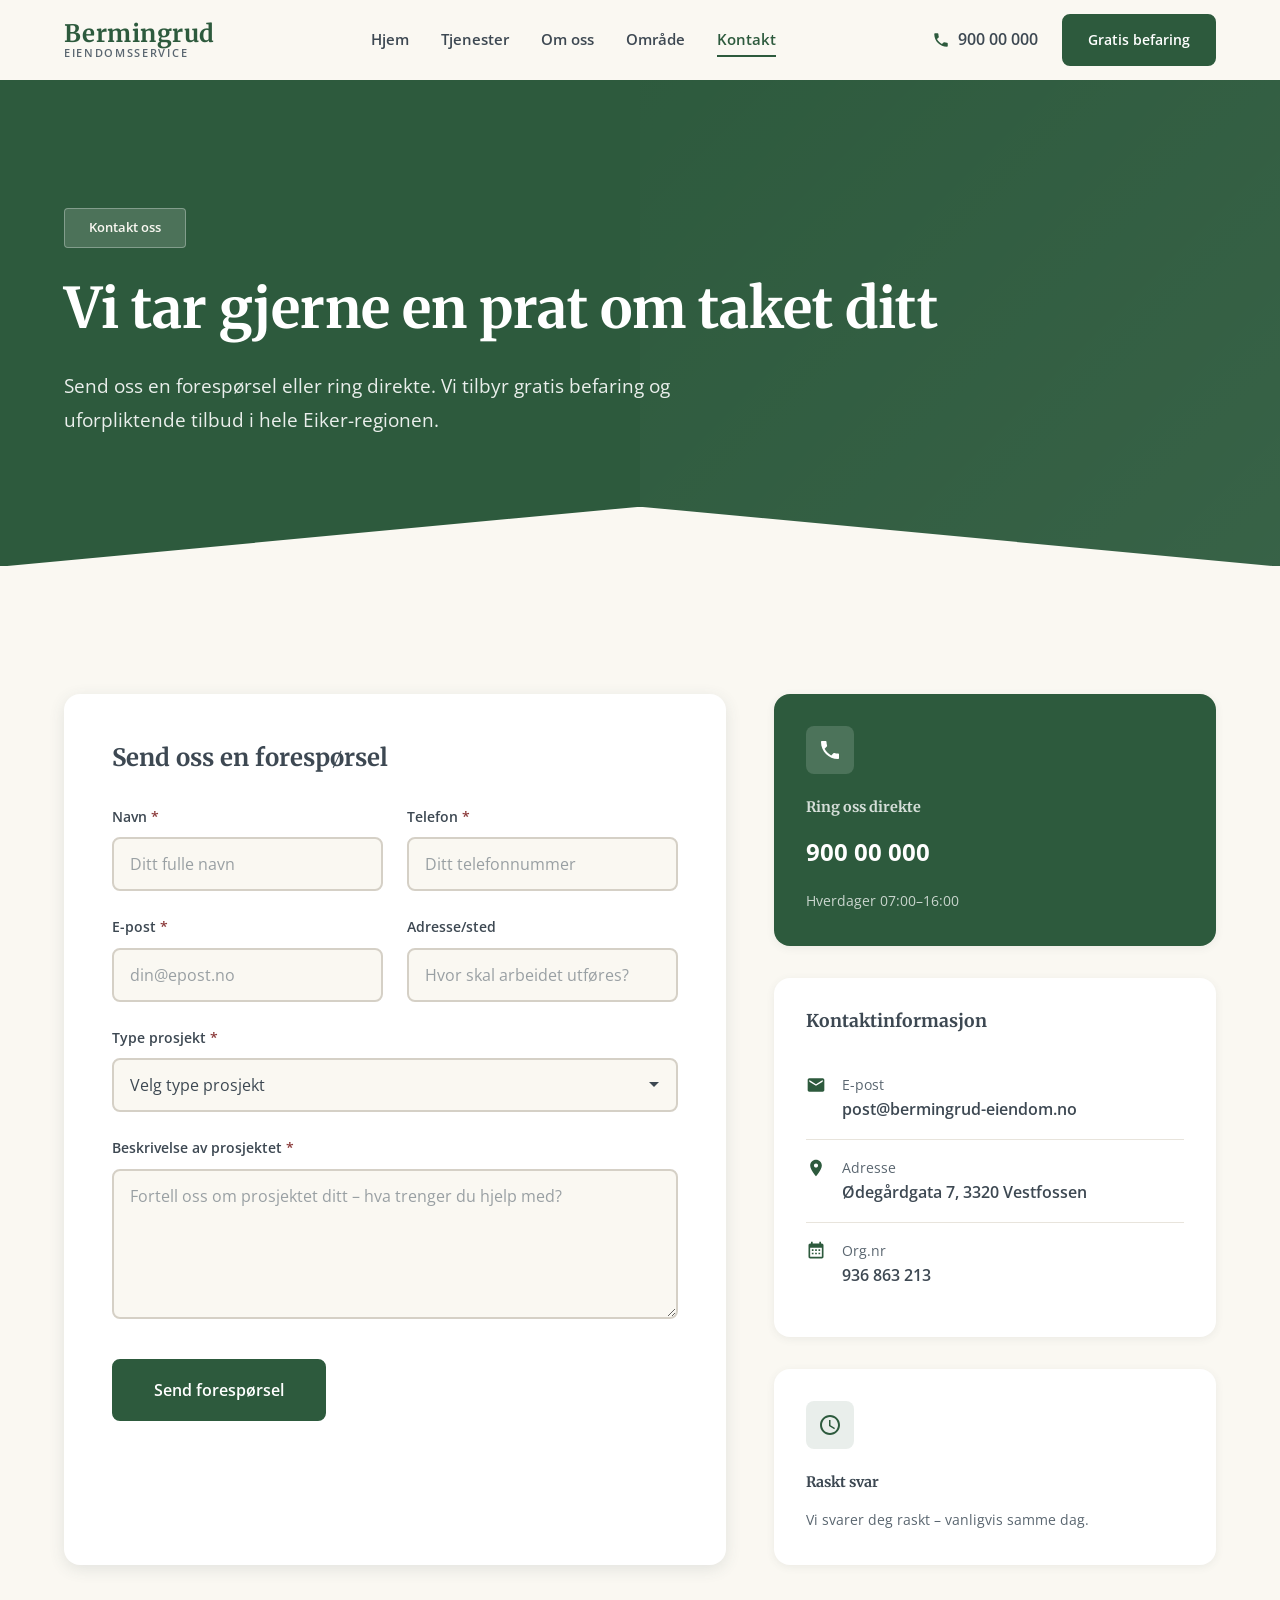
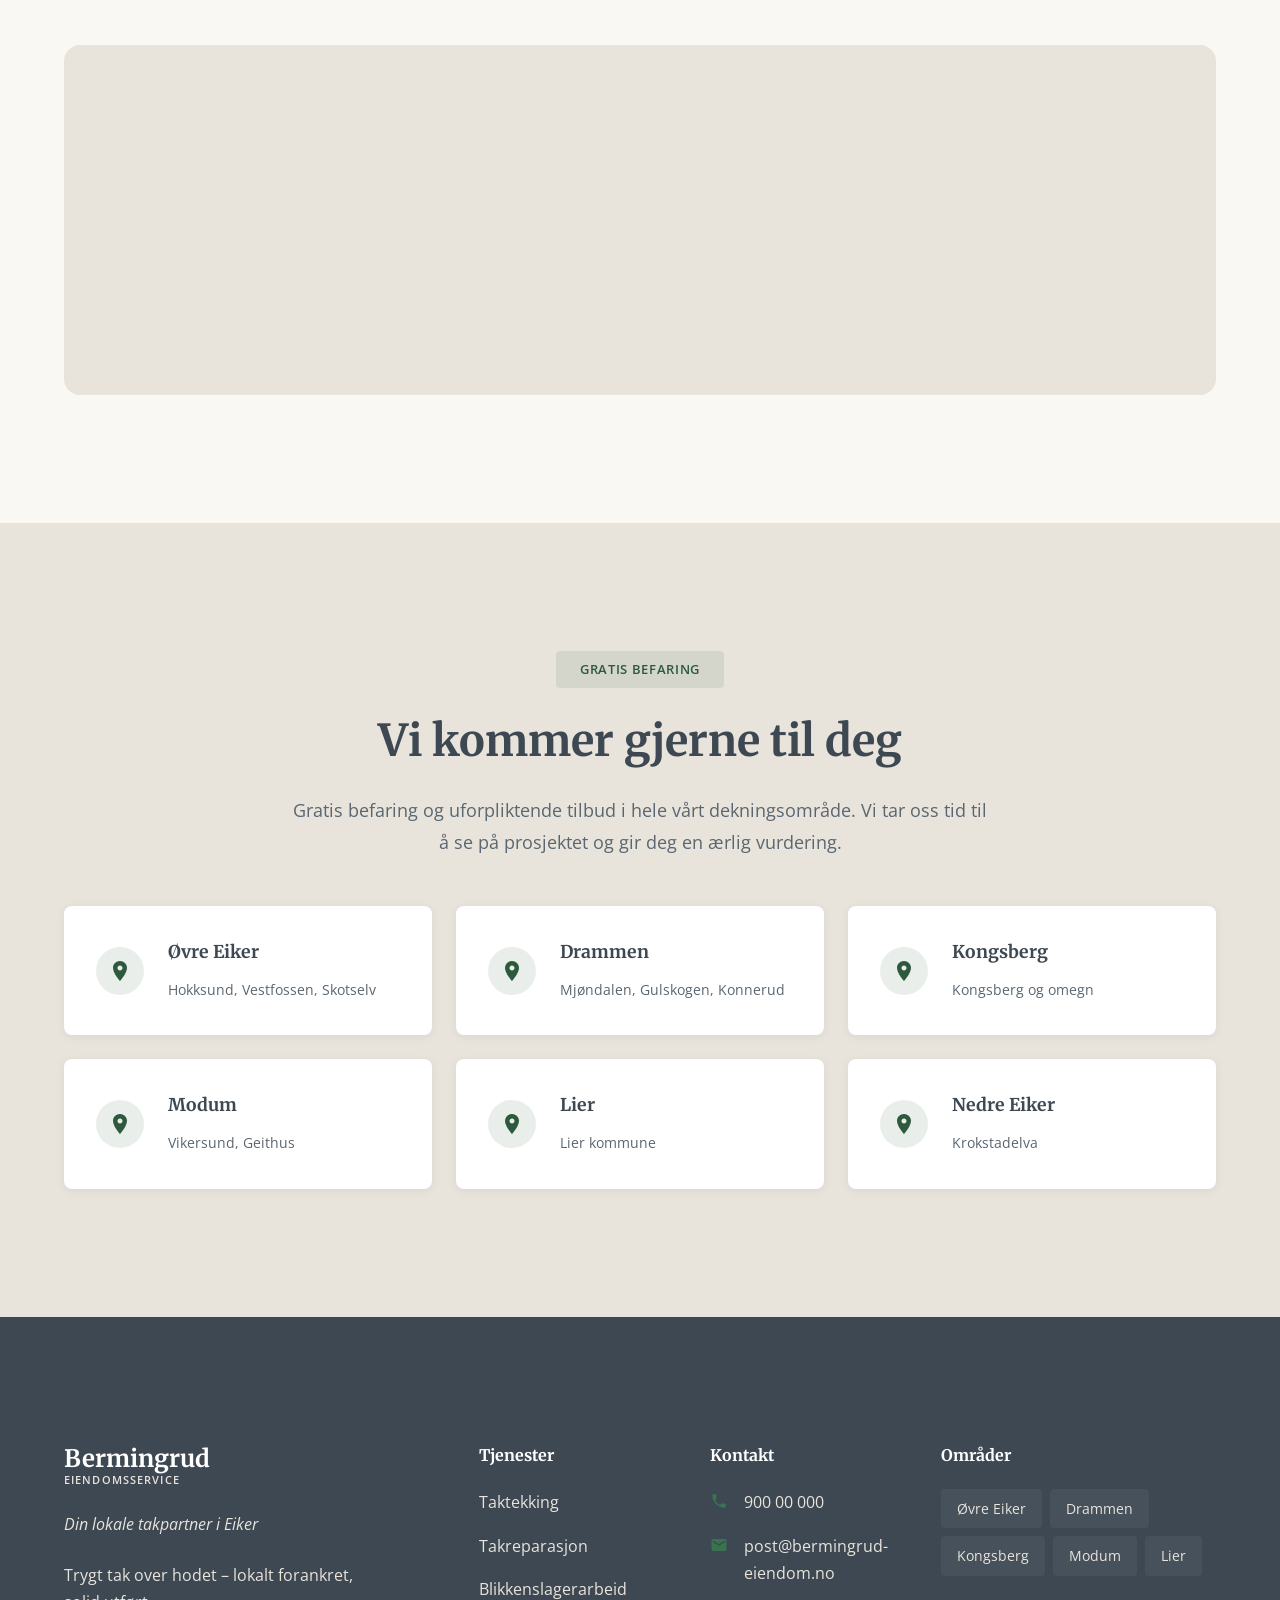
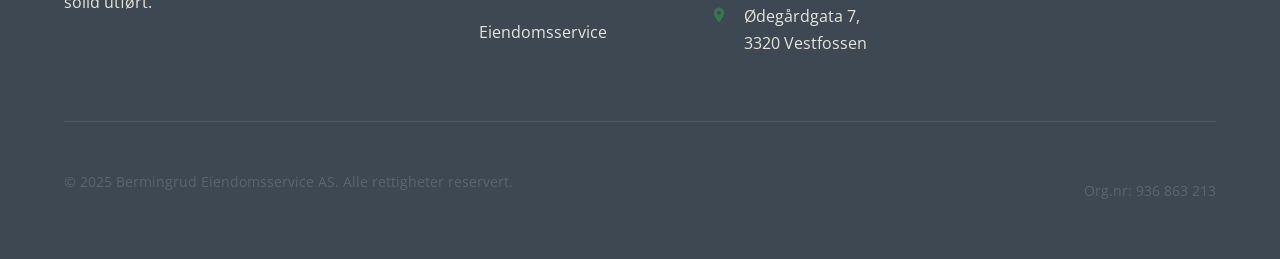
==== kontakt.html @ 181bd995 "Initial commit" ====
<!DOCTYPE html>
<html lang="nb">
<head>
    <meta charset="UTF-8">
    <meta name="viewport" content="width=device-width, initial-scale=1.0">
    <meta name="description" content="Kontakt Bermingrud Eiendomsservice for gratis befaring og tilbud på tak og eiendomsservice i Øvre Eiker, Drammen og omegn. Ring 900 00 000.">
    <meta name="keywords" content="kontakt taktekker vestfossen, tilbud tak øvre eiker, gratis befaring tak drammen, takreparasjon pris">
    <meta name="author" content="Bermingrud Eiendomsservice AS">

    <title>Kontakt oss - Gratis Befaring | Bermingrud Eiendomsservice</title>

    <!-- Fonts -->
    <link rel="preconnect" href="https://fonts.googleapis.com">
    <link rel="preconnect" href="https://fonts.gstatic.com" crossorigin>
    <link href="https://fonts.googleapis.com/css2?family=Merriweather:wght@400;700&family=Open+Sans:wght@400;600;700&display=swap" rel="stylesheet">

    <!-- Styles -->
    <link rel="stylesheet" href="css/style.css">
</head>
<body>
    <!-- Header -->
    <header class="header">
        <div class="header__inner">
            <a href="index.html" class="logo">
                <span class="logo__main">Bermingrud</span>
                <span class="logo__sub">Eiendomsservice</span>
            </a>

            <nav class="nav">
                <ul class="nav__list">
                    <li><a href="index.html" class="nav__link">Hjem</a></li>
                    <li><a href="tjenester.html" class="nav__link">Tjenester</a></li>
                    <li><a href="om-oss.html" class="nav__link">Om oss</a></li>
                    <li><a href="omrade.html" class="nav__link">Område</a></li>
                    <li><a href="kontakt.html" class="nav__link active">Kontakt</a></li>
                </ul>
            </nav>

            <div class="header__actions">
                <a href="tel:+4790000000" class="header__phone">
                    <svg xmlns="http://www.w3.org/2000/svg" viewBox="0 0 24 24"><path d="M6.62 10.79c1.44 2.83 3.76 5.14 6.59 6.59l2.2-2.2c.27-.27.67-.36 1.02-.24 1.12.37 2.33.57 3.57.57.55 0 1 .45 1 1V20c0 .55-.45 1-1 1-9.39 0-17-7.61-17-17 0-.55.45-1 1-1h3.5c.55 0 1 .45 1 1 0 1.25.2 2.45.57 3.57.11.35.03.74-.25 1.02l-2.2 2.2z"/></svg>
                    900 00 000
                </a>
                <a href="kontakt.html" class="btn btn--primary btn--sm header__cta">Gratis befaring</a>
            </div>

            <button class="menu-toggle" aria-label="Åpne meny" aria-expanded="false">
                <span class="menu-toggle__bar"></span>
                <span class="menu-toggle__bar"></span>
                <span class="menu-toggle__bar"></span>
            </button>
        </div>
    </header>

    <!-- Mobile Menu -->
    <div class="mobile-menu">
        <ul class="mobile-menu__list">
            <li class="mobile-menu__item"><a href="index.html" class="mobile-menu__link">Hjem</a></li>
            <li class="mobile-menu__item"><a href="tjenester.html" class="mobile-menu__link">Tjenester</a></li>
            <li class="mobile-menu__item"><a href="om-oss.html" class="mobile-menu__link">Om oss</a></li>
            <li class="mobile-menu__item"><a href="omrade.html" class="mobile-menu__link">Område</a></li>
            <li class="mobile-menu__item"><a href="kontakt.html" class="mobile-menu__link active">Kontakt</a></li>
        </ul>
        <div class="mobile-menu__cta">
            <a href="kontakt.html" class="btn btn--secondary">Gratis befaring</a>
        </div>
        <div class="mobile-menu__phone">
            <a href="tel:+4790000000">
                <svg xmlns="http://www.w3.org/2000/svg" viewBox="0 0 24 24"><path d="M6.62 10.79c1.44 2.83 3.76 5.14 6.59 6.59l2.2-2.2c.27-.27.67-.36 1.02-.24 1.12.37 2.33.57 3.57.57.55 0 1 .45 1 1V20c0 .55-.45 1-1 1-9.39 0-17-7.61-17-17 0-.55.45-1 1-1h3.5c.55 0 1 .45 1 1 0 1.25.2 2.45.57 3.57.11.35.03.74-.25 1.02l-2.2 2.2z"/></svg>
                900 00 000
            </a>
        </div>
    </div>

    <!-- Page Hero -->
    <section class="page-hero">
        <div class="container">
            <div class="page-hero__content">
                <span class="page-hero__badge fade-in">Kontakt oss</span>
                <h1 class="page-hero__title fade-in">Vi tar gjerne en prat om taket ditt</h1>
                <p class="page-hero__subtitle fade-in">
                    Send oss en forespørsel eller ring direkte. Vi tilbyr gratis befaring
                    og uforpliktende tilbud i hele Eiker-regionen.
                </p>
            </div>
        </div>
    </section>

    <!-- Contact Section -->
    <section class="section">
        <div class="container">
            <div class="contact-grid">
                <!-- Contact Form -->
                <div class="contact-form fade-in">
                    <h2 class="contact-form__title">Send oss en forespørsel</h2>
                    <form id="contact-form">
                        <div class="form-row">
                            <div class="form-group">
                                <label class="form-label" for="name">Navn <span>*</span></label>
                                <input type="text" id="name" name="name" class="form-input" placeholder="Ditt fulle navn" required>
                                <p class="form-error"></p>
                            </div>
                            <div class="form-group">
                                <label class="form-label" for="phone">Telefon <span>*</span></label>
                                <input type="tel" id="phone" name="phone" class="form-input" placeholder="Ditt telefonnummer" required>
                                <p class="form-error"></p>
                            </div>
                        </div>

                        <div class="form-row">
                            <div class="form-group">
                                <label class="form-label" for="email">E-post <span>*</span></label>
                                <input type="email" id="email" name="email" class="form-input" placeholder="din@epost.no" required>
                                <p class="form-error"></p>
                            </div>
                            <div class="form-group">
                                <label class="form-label" for="address">Adresse/sted</label>
                                <input type="text" id="address" name="address" class="form-input" placeholder="Hvor skal arbeidet utføres?">
                            </div>
                        </div>

                        <div class="form-group">
                            <label class="form-label" for="project-type">Type prosjekt <span>*</span></label>
                            <select id="project-type" name="project-type" class="form-select" required>
                                <option value="">Velg type prosjekt</option>
                                <option value="nytt-tak">Nytt tak / Omtekking</option>
                                <option value="takreparasjon">Takreparasjon</option>
                                <option value="blikkenslager">Blikkenslagerarbeid</option>
                                <option value="takvedlikehold">Takvedlikehold / Inspeksjon</option>
                                <option value="eiendomsservice">Eiendomsservice</option>
                                <option value="landbruk">Landbruk / Driftsbygning</option>
                                <option value="annet">Annet</option>
                            </select>
                            <p class="form-error"></p>
                        </div>

                        <div class="form-group">
                            <label class="form-label" for="message">Beskrivelse av prosjektet <span>*</span></label>
                            <textarea id="message" name="message" class="form-textarea" placeholder="Fortell oss om prosjektet ditt – hva trenger du hjelp med?" required></textarea>
                            <p class="form-error"></p>
                        </div>

                        <div class="form-submit">
                            <button type="submit" class="btn btn--primary btn--lg">Send forespørsel</button>
                        </div>
                    </form>
                </div>

                <!-- Contact Info -->
                <div class="contact-info fade-in">
                    <!-- Phone Card -->
                    <div class="contact-card contact-card--highlight">
                        <div class="contact-card__icon">
                            <svg xmlns="http://www.w3.org/2000/svg" viewBox="0 0 24 24"><path d="M6.62 10.79c1.44 2.83 3.76 5.14 6.59 6.59l2.2-2.2c.27-.27.67-.36 1.02-.24 1.12.37 2.33.57 3.57.57.55 0 1 .45 1 1V20c0 .55-.45 1-1 1-9.39 0-17-7.61-17-17 0-.55.45-1 1-1h3.5c.55 0 1 .45 1 1 0 1.25.2 2.45.57 3.57.11.35.03.74-.25 1.02l-2.2 2.2z"/></svg>
                        </div>
                        <h3 class="contact-card__title">Ring oss direkte</h3>
                        <p class="contact-card__value">
                            <a href="tel:+4790000000">900 00 000</a>
                        </p>
                        <p class="contact-card__note">Hverdager 07:00–16:00</p>
                    </div>

                    <!-- Contact Details -->
                    <div class="contact-details">
                        <h3 class="contact-details__title">Kontaktinformasjon</h3>
                        <ul class="contact-details__list">
                            <li class="contact-details__item">
                                <svg xmlns="http://www.w3.org/2000/svg" viewBox="0 0 24 24"><path d="M20 4H4c-1.1 0-1.99.9-1.99 2L2 18c0 1.1.9 2 2 2h16c1.1 0 2-.9 2-2V6c0-1.1-.9-2-2-2zm0 4l-8 5-8-5V6l8 5 8-5v2z"/></svg>
                                <div>
                                    <span class="contact-details__label">E-post</span>
                                    <span class="contact-details__value">
                                        <a href="mailto:post@bermingrud-eiendom.no">post@bermingrud-eiendom.no</a>
                                    </span>
                                </div>
                            </li>
                            <li class="contact-details__item">
                                <svg xmlns="http://www.w3.org/2000/svg" viewBox="0 0 24 24"><path d="M12 2C8.13 2 5 5.13 5 9c0 5.25 7 13 7 13s7-7.75 7-13c0-3.87-3.13-7-7-7zm0 9.5c-1.38 0-2.5-1.12-2.5-2.5s1.12-2.5 2.5-2.5 2.5 1.12 2.5 2.5-1.12 2.5-2.5 2.5z"/></svg>
                                <div>
                                    <span class="contact-details__label">Adresse</span>
                                    <span class="contact-details__value">Ødegårdgata 7, 3320 Vestfossen</span>
                                </div>
                            </li>
                            <li class="contact-details__item">
                                <svg xmlns="http://www.w3.org/2000/svg" viewBox="0 0 24 24"><path d="M19 3h-1V1h-2v2H8V1H6v2H5c-1.11 0-1.99.9-1.99 2L3 19c0 1.1.89 2 2 2h14c1.1 0 2-.9 2-2V5c0-1.1-.9-2-2-2zm0 16H5V8h14v11zM9 10H7v2h2v-2zm4 0h-2v2h2v-2zm4 0h-2v2h2v-2zm-8 4H7v2h2v-2zm4 0h-2v2h2v-2zm4 0h-2v2h2v-2z"/></svg>
                                <div>
                                    <span class="contact-details__label">Org.nr</span>
                                    <span class="contact-details__value">936 863 213</span>
                                </div>
                            </li>
                        </ul>
                    </div>

                    <!-- Response time -->
                    <div class="contact-card">
                        <div class="contact-card__icon">
                            <svg xmlns="http://www.w3.org/2000/svg" viewBox="0 0 24 24"><path d="M11.99 2C6.47 2 2 6.48 2 12s4.47 10 9.99 10C17.52 22 22 17.52 22 12S17.52 2 11.99 2zM12 20c-4.42 0-8-3.58-8-8s3.58-8 8-8 8 3.58 8 8-3.58 8-8 8zm.5-13H11v6l5.25 3.15.75-1.23-4.5-2.67V7z"/></svg>
                        </div>
                        <h3 class="contact-card__title">Raskt svar</h3>
                        <p class="contact-card__note">Vi svarer deg raskt – vanligvis samme dag.</p>
                    </div>
                </div>
            </div>

            <!-- Map -->
            <div class="contact-map mt-5 fade-in">
                <iframe
                    src="https://www.google.com/maps/embed?pb=!1m18!1m12!1m3!1d8044.15!2d9.8789!3d59.7736!2m3!1f0!2f0!3f0!3m2!1i1024!2i768!4f13.1!3m3!1m2!1s0x4641464da9d8f9c3%3A0x0!2s%C3%98deg%C3%A5rdgata%207%2C%203320%20Vestfossen!5e0!3m2!1sno!2sno!4v1703936400000!5m2!1sno!2sno"
                    width="100%"
                    height="350"
                    style="border:0;"
                    allowfullscreen=""
                    loading="lazy"
                    referrerpolicy="no-referrer-when-downgrade"
                    title="Bermingrud Eiendomsservice - Ødegårdgata 7, Vestfossen">
                </iframe>
            </div>
        </div>
    </section>

    <!-- Free Quote Banner -->
    <section class="section section--stone">
        <div class="container">
            <div class="section-header section-header--center fade-in">
                <span class="section-header__badge">Gratis befaring</span>
                <h2 class="section-header__title">Vi kommer gjerne til deg</h2>
                <p class="section-header__subtitle">
                    Gratis befaring og uforpliktende tilbud i hele vårt dekningsområde.
                    Vi tar oss tid til å se på prosjektet og gir deg en ærlig vurdering.
                </p>
            </div>

            <div class="area-grid">
                <div class="area-card fade-in stagger-1">
                    <div class="area-card__icon">
                        <svg xmlns="http://www.w3.org/2000/svg" viewBox="0 0 24 24"><path d="M12 2C8.13 2 5 5.13 5 9c0 5.25 7 13 7 13s7-7.75 7-13c0-3.87-3.13-7-7-7zm0 9.5c-1.38 0-2.5-1.12-2.5-2.5s1.12-2.5 2.5-2.5 2.5 1.12 2.5 2.5-1.12 2.5-2.5 2.5z"/></svg>
                    </div>
                    <div class="area-card__content">
                        <span class="area-card__name">Øvre Eiker</span>
                        <span class="area-card__places">Hokksund, Vestfossen, Skotselv</span>
                    </div>
                </div>

                <div class="area-card fade-in stagger-2">
                    <div class="area-card__icon">
                        <svg xmlns="http://www.w3.org/2000/svg" viewBox="0 0 24 24"><path d="M12 2C8.13 2 5 5.13 5 9c0 5.25 7 13 7 13s7-7.75 7-13c0-3.87-3.13-7-7-7zm0 9.5c-1.38 0-2.5-1.12-2.5-2.5s1.12-2.5 2.5-2.5 2.5 1.12 2.5 2.5-1.12 2.5-2.5 2.5z"/></svg>
                    </div>
                    <div class="area-card__content">
                        <span class="area-card__name">Drammen</span>
                        <span class="area-card__places">Mjøndalen, Gulskogen, Konnerud</span>
                    </div>
                </div>

                <div class="area-card fade-in stagger-3">
                    <div class="area-card__icon">
                        <svg xmlns="http://www.w3.org/2000/svg" viewBox="0 0 24 24"><path d="M12 2C8.13 2 5 5.13 5 9c0 5.25 7 13 7 13s7-7.75 7-13c0-3.87-3.13-7-7-7zm0 9.5c-1.38 0-2.5-1.12-2.5-2.5s1.12-2.5 2.5-2.5 2.5 1.12 2.5 2.5-1.12 2.5-2.5 2.5z"/></svg>
                    </div>
                    <div class="area-card__content">
                        <span class="area-card__name">Kongsberg</span>
                        <span class="area-card__places">Kongsberg og omegn</span>
                    </div>
                </div>

                <div class="area-card fade-in stagger-4">
                    <div class="area-card__icon">
                        <svg xmlns="http://www.w3.org/2000/svg" viewBox="0 0 24 24"><path d="M12 2C8.13 2 5 5.13 5 9c0 5.25 7 13 7 13s7-7.75 7-13c0-3.87-3.13-7-7-7zm0 9.5c-1.38 0-2.5-1.12-2.5-2.5s1.12-2.5 2.5-2.5 2.5 1.12 2.5 2.5-1.12 2.5-2.5 2.5z"/></svg>
                    </div>
                    <div class="area-card__content">
                        <span class="area-card__name">Modum</span>
                        <span class="area-card__places">Vikersund, Geithus</span>
                    </div>
                </div>

                <div class="area-card fade-in stagger-5">
                    <div class="area-card__icon">
                        <svg xmlns="http://www.w3.org/2000/svg" viewBox="0 0 24 24"><path d="M12 2C8.13 2 5 5.13 5 9c0 5.25 7 13 7 13s7-7.75 7-13c0-3.87-3.13-7-7-7zm0 9.5c-1.38 0-2.5-1.12-2.5-2.5s1.12-2.5 2.5-2.5 2.5 1.12 2.5 2.5-1.12 2.5-2.5 2.5z"/></svg>
                    </div>
                    <div class="area-card__content">
                        <span class="area-card__name">Lier</span>
                        <span class="area-card__places">Lier kommune</span>
                    </div>
                </div>

                <div class="area-card fade-in stagger-6">
                    <div class="area-card__icon">
                        <svg xmlns="http://www.w3.org/2000/svg" viewBox="0 0 24 24"><path d="M12 2C8.13 2 5 5.13 5 9c0 5.25 7 13 7 13s7-7.75 7-13c0-3.87-3.13-7-7-7zm0 9.5c-1.38 0-2.5-1.12-2.5-2.5s1.12-2.5 2.5-2.5 2.5 1.12 2.5 2.5-1.12 2.5-2.5 2.5z"/></svg>
                    </div>
                    <div class="area-card__content">
                        <span class="area-card__name">Nedre Eiker</span>
                        <span class="area-card__places">Krokstadelva</span>
                    </div>
                </div>
            </div>
        </div>
    </section>

    <!-- Footer -->
    <footer class="footer">
        <div class="container">
            <div class="footer__grid">
                <div class="footer__brand">
                    <div class="footer__logo">
                        <span class="footer__logo-main">Bermingrud</span>
                        <span class="footer__logo-sub">Eiendomsservice</span>
                    </div>
                    <p class="footer__tagline">Din lokale takpartner i Eiker</p>
                    <p>Trygt tak over hodet – lokalt forankret, solid utført.</p>
                </div>

                <div class="footer__column">
                    <h4 class="footer__title">Tjenester</h4>
                    <ul class="footer__nav">
                        <li><a href="tjenester.html">Taktekking</a></li>
                        <li><a href="tjenester.html">Takreparasjon</a></li>
                        <li><a href="tjenester.html">Blikkenslagerarbeid</a></li>
                        <li><a href="tjenester.html">Eiendomsservice</a></li>
                    </ul>
                </div>

                <div class="footer__column">
                    <h4 class="footer__title">Kontakt</h4>
                    <ul class="footer__contact">
                        <li>
                            <svg xmlns="http://www.w3.org/2000/svg" viewBox="0 0 24 24"><path d="M6.62 10.79c1.44 2.83 3.76 5.14 6.59 6.59l2.2-2.2c.27-.27.67-.36 1.02-.24 1.12.37 2.33.57 3.57.57.55 0 1 .45 1 1V20c0 .55-.45 1-1 1-9.39 0-17-7.61-17-17 0-.55.45-1 1-1h3.5c.55 0 1 .45 1 1 0 1.25.2 2.45.57 3.57.11.35.03.74-.25 1.02l-2.2 2.2z"/></svg>
                            <a href="tel:+4790000000">900 00 000</a>
                        </li>
                        <li>
                            <svg xmlns="http://www.w3.org/2000/svg" viewBox="0 0 24 24"><path d="M20 4H4c-1.1 0-1.99.9-1.99 2L2 18c0 1.1.9 2 2 2h16c1.1 0 2-.9 2-2V6c0-1.1-.9-2-2-2zm0 4l-8 5-8-5V6l8 5 8-5v2z"/></svg>
                            <a href="mailto:post@bermingrud-eiendom.no">post@bermingrud-eiendom.no</a>
                        </li>
                        <li>
                            <svg xmlns="http://www.w3.org/2000/svg" viewBox="0 0 24 24"><path d="M12 2C8.13 2 5 5.13 5 9c0 5.25 7 13 7 13s7-7.75 7-13c0-3.87-3.13-7-7-7zm0 9.5c-1.38 0-2.5-1.12-2.5-2.5s1.12-2.5 2.5-2.5 2.5 1.12 2.5 2.5-1.12 2.5-2.5 2.5z"/></svg>
                            <span>Ødegårdgata 7, 3320 Vestfossen</span>
                        </li>
                    </ul>
                </div>

                <div class="footer__column">
                    <h4 class="footer__title">Områder</h4>
                    <div class="footer__areas">
                        <span class="footer__area-tag">Øvre Eiker</span>
                        <span class="footer__area-tag">Drammen</span>
                        <span class="footer__area-tag">Kongsberg</span>
                        <span class="footer__area-tag">Modum</span>
                        <span class="footer__area-tag">Lier</span>
                    </div>
                </div>
            </div>

            <div class="footer__bottom">
                <p class="footer__copyright">&copy; 2025 Bermingrud Eiendomsservice AS. Alle rettigheter reservert.</p>
                <p class="footer__org">Org.nr: 936 863 213</p>
            </div>
        </div>
    </footer>

    <!-- Scripts -->
    <script src="js/main.js"></script>
</body>
</html>
---- css/style.css ----
/* =====================================================
   BERMINGRUD EIENDOMSSERVICE AS - Website Styles
   Roofing & Property Service - Vestfossen, Øvre Eiker
   ===================================================== */

/* =====================================================
   CSS CUSTOM PROPERTIES
   ===================================================== */
:root {
    /* Primary Colors */
    --color-forest: #2D5A3D;
    --color-forest-dark: #234830;
    --color-forest-light: #3A7350;

    /* Secondary Colors */
    --color-barn: #8B3A3A;
    --color-barn-dark: #6F2E2E;
    --color-barn-light: #A04848;

    /* Neutral Colors */
    --color-cream: #FAF8F2;
    --color-stone: #E8E4DC;
    --color-stone-dark: #D5D0C6;
    --color-slate: #3D4852;
    --color-slate-light: #5A6670;
    --color-white: #FFFFFF;

    /* Accent Colors */
    --color-wood: #6B4423;
    --color-wood-light: #8A5A30;

    /* Typography */
    --font-heading: 'Merriweather', serif;
    --font-body: 'Open Sans', sans-serif;

    /* Spacing */
    --spacing-xs: 0.5rem;
    --spacing-sm: 1rem;
    --spacing-md: 1.5rem;
    --spacing-lg: 2rem;
    --spacing-xl: 3rem;
    --spacing-xxl: 5rem;
    --spacing-xxxl: 8rem;

    /* Layout */
    --container-max: 1200px;
    --container-narrow: 900px;

    /* Borders */
    --border-radius-sm: 4px;
    --border-radius-md: 8px;
    --border-radius-lg: 16px;

    /* Shadows */
    --shadow-sm: 0 2px 8px rgba(61, 72, 82, 0.08);
    --shadow-md: 0 4px 16px rgba(61, 72, 82, 0.12);
    --shadow-lg: 0 8px 32px rgba(61, 72, 82, 0.16);
    --shadow-warm: 0 4px 20px rgba(45, 90, 61, 0.15);

    /* Transitions */
    --transition-fast: 0.2s ease;
    --transition-normal: 0.3s ease;
    --transition-slow: 0.5s ease;

    /* Header */
    --header-height: 80px;
}

/* =====================================================
   RESET & BASE STYLES
   ===================================================== */
*,
*::before,
*::after {
    box-sizing: border-box;
    margin: 0;
    padding: 0;
}

html {
    scroll-behavior: smooth;
    font-size: 16px;
}

body {
    font-family: var(--font-body);
    font-size: 1rem;
    line-height: 1.7;
    color: var(--color-slate);
    background-color: var(--color-cream);
    overflow-x: hidden;
}

body.menu-open {
    overflow: hidden;
}

/* =====================================================
   TYPOGRAPHY
   ===================================================== */
h1, h2, h3, h4, h5, h6 {
    font-family: var(--font-heading);
    font-weight: 700;
    line-height: 1.3;
    color: var(--color-slate);
}

h1 {
    font-size: clamp(2.25rem, 5vw, 3.5rem);
}

h2 {
    font-size: clamp(1.875rem, 4vw, 2.75rem);
}

h3 {
    font-size: clamp(1.5rem, 3vw, 2rem);
}

h4 {
    font-size: clamp(1.25rem, 2vw, 1.5rem);
}

p {
    margin-bottom: 1rem;
}

p:last-child {
    margin-bottom: 0;
}

a {
    color: var(--color-forest);
    text-decoration: none;
    transition: color var(--transition-fast);
}

a:hover {
    color: var(--color-forest-dark);
}

strong {
    font-weight: 600;
}

/* =====================================================
   UTILITY CLASSES
   ===================================================== */
.container {
    width: 100%;
    max-width: var(--container-max);
    margin: 0 auto;
    padding: 0 var(--spacing-md);
}

.container--narrow {
    max-width: var(--container-narrow);
}

.text-center {
    text-align: center;
}

.text-left {
    text-align: left;
}

/* Margin utilities */
.mt-0 { margin-top: 0; }
.mt-1 { margin-top: var(--spacing-sm); }
.mt-2 { margin-top: var(--spacing-md); }
.mt-3 { margin-top: var(--spacing-lg); }
.mt-4 { margin-top: var(--spacing-xl); }
.mt-5 { margin-top: var(--spacing-xxl); }

.mb-0 { margin-bottom: 0; }
.mb-1 { margin-bottom: var(--spacing-sm); }
.mb-2 { margin-bottom: var(--spacing-md); }
.mb-3 { margin-bottom: var(--spacing-lg); }
.mb-4 { margin-bottom: var(--spacing-xl); }
.mb-5 { margin-bottom: var(--spacing-xxl); }

/* Text colors */
.text-forest {
    color: var(--color-forest);
}

.text-barn {
    color: var(--color-barn);
}

/* Section spacing */
.section {
    padding: var(--spacing-xxxl) 0;
}

.section--sm {
    padding: var(--spacing-xl) 0;
}

.section--stone {
    background-color: var(--color-stone);
}

.section--forest {
    background-color: var(--color-forest);
    color: var(--color-cream);
}

.section--forest h2,
.section--forest h3,
.section--forest h4 {
    color: var(--color-white);
}

.section--slate {
    background-color: var(--color-slate);
    color: var(--color-cream);
}

.section--slate h2,
.section--slate h3,
.section--slate h4 {
    color: var(--color-white);
}

/* =====================================================
   BUTTONS
   ===================================================== */
.btn {
    display: inline-flex;
    align-items: center;
    justify-content: center;
    gap: var(--spacing-xs);
    padding: 1rem 2rem;
    font-family: var(--font-body);
    font-size: 0.95rem;
    font-weight: 600;
    text-decoration: none;
    border: 2px solid transparent;
    border-radius: var(--border-radius-md);
    cursor: pointer;
    transition: all var(--transition-normal);
}

.btn--primary {
    background-color: var(--color-forest);
    color: var(--color-white);
    border-color: var(--color-forest);
}

.btn--primary:hover {
    background-color: var(--color-forest-dark);
    border-color: var(--color-forest-dark);
    color: var(--color-white);
    transform: translateY(-2px);
    box-shadow: var(--shadow-warm);
}

.btn--secondary {
    background-color: var(--color-barn);
    color: var(--color-white);
    border-color: var(--color-barn);
}

.btn--secondary:hover {
    background-color: var(--color-barn-dark);
    border-color: var(--color-barn-dark);
    color: var(--color-white);
    transform: translateY(-2px);
    box-shadow: var(--shadow-md);
}

.btn--outline {
    background-color: transparent;
    color: var(--color-forest);
    border-color: var(--color-forest);
}

.btn--outline:hover {
    background-color: var(--color-forest);
    color: var(--color-white);
    transform: translateY(-2px);
}

.btn--outline-light {
    background-color: transparent;
    color: var(--color-white);
    border-color: var(--color-white);
}

.btn--outline-light:hover {
    background-color: var(--color-white);
    color: var(--color-forest);
    transform: translateY(-2px);
}

.btn--sm {
    padding: 0.75rem 1.5rem;
    font-size: 0.9rem;
}

.btn--lg {
    padding: 1.125rem 2.5rem;
    font-size: 1rem;
}

/* Button group */
.btn-group {
    display: flex;
    flex-wrap: wrap;
    gap: var(--spacing-sm);
}

.btn-group--center {
    justify-content: center;
}

/* =====================================================
   HEADER & NAVIGATION
   ===================================================== */
.header {
    position: fixed;
    top: 0;
    left: 0;
    right: 0;
    height: var(--header-height);
    background-color: var(--color-cream);
    z-index: 1000;
    transition: all var(--transition-normal);
}

.header.scrolled {
    background-color: var(--color-white);
    box-shadow: var(--shadow-md);
}

.header__inner {
    display: flex;
    align-items: center;
    justify-content: space-between;
    height: 100%;
    max-width: var(--container-max);
    margin: 0 auto;
    padding: 0 var(--spacing-md);
}

/* Logo */
.logo {
    display: flex;
    flex-direction: column;
    text-decoration: none;
    line-height: 1.1;
}

.logo__main {
    font-family: var(--font-heading);
    font-size: 1.5rem;
    font-weight: 700;
    color: var(--color-forest);
    letter-spacing: 0.02em;
}

.logo__sub {
    font-family: var(--font-body);
    font-size: 0.7rem;
    font-weight: 600;
    color: var(--color-slate-light);
    text-transform: uppercase;
    letter-spacing: 0.15em;
}

/* Navigation */
.nav {
    display: none;
}

.nav__list {
    display: flex;
    align-items: center;
    gap: var(--spacing-lg);
    list-style: none;
}

.nav__link {
    font-family: var(--font-body);
    font-size: 0.95rem;
    font-weight: 600;
    color: var(--color-slate);
    text-decoration: none;
    padding: var(--spacing-xs) 0;
    position: relative;
    transition: color var(--transition-fast);
}

.nav__link::after {
    content: '';
    position: absolute;
    bottom: 0;
    left: 0;
    width: 0;
    height: 2px;
    background-color: var(--color-forest);
    transition: width var(--transition-normal);
}

.nav__link:hover,
.nav__link.active {
    color: var(--color-forest);
}

.nav__link:hover::after,
.nav__link.active::after {
    width: 100%;
}

/* Header actions */
.header__actions {
    display: flex;
    align-items: center;
    gap: var(--spacing-md);
}

.header__phone {
    display: none;
    align-items: center;
    gap: var(--spacing-xs);
    font-weight: 600;
    color: var(--color-slate);
    text-decoration: none;
}

.header__phone svg {
    width: 18px;
    height: 18px;
    fill: var(--color-forest);
}

.header__phone:hover {
    color: var(--color-forest);
}

.header__cta {
    display: none;
}

/* Mobile menu toggle */
.menu-toggle {
    display: flex;
    flex-direction: column;
    justify-content: center;
    align-items: center;
    width: 44px;
    height: 44px;
    background: none;
    border: none;
    cursor: pointer;
    padding: 0;
    z-index: 1001;
}

.menu-toggle__bar {
    width: 26px;
    height: 3px;
    background-color: var(--color-slate);
    transition: all var(--transition-normal);
    border-radius: 2px;
}

.menu-toggle__bar:nth-child(1) {
    margin-bottom: 5px;
}

.menu-toggle__bar:nth-child(3) {
    margin-top: 5px;
}

.menu-toggle.active .menu-toggle__bar:nth-child(1) {
    transform: rotate(45deg) translate(5px, 5px);
}

.menu-toggle.active .menu-toggle__bar:nth-child(2) {
    opacity: 0;
}

.menu-toggle.active .menu-toggle__bar:nth-child(3) {
    transform: rotate(-45deg) translate(6px, -6px);
}

/* Mobile menu */
.mobile-menu {
    position: fixed;
    top: 0;
    left: 0;
    right: 0;
    bottom: 0;
    background-color: var(--color-forest);
    z-index: 999;
    display: flex;
    flex-direction: column;
    justify-content: center;
    align-items: center;
    opacity: 0;
    visibility: hidden;
    transition: all var(--transition-normal);
}

.mobile-menu.active {
    opacity: 1;
    visibility: visible;
}

.mobile-menu__list {
    list-style: none;
    text-align: center;
}

.mobile-menu__item {
    margin-bottom: var(--spacing-lg);
    opacity: 0;
    transform: translateY(20px);
    transition: all var(--transition-normal);
}

.mobile-menu.active .mobile-menu__item {
    opacity: 1;
    transform: translateY(0);
}

.mobile-menu.active .mobile-menu__item:nth-child(1) { transition-delay: 0.1s; }
.mobile-menu.active .mobile-menu__item:nth-child(2) { transition-delay: 0.15s; }
.mobile-menu.active .mobile-menu__item:nth-child(3) { transition-delay: 0.2s; }
.mobile-menu.active .mobile-menu__item:nth-child(4) { transition-delay: 0.25s; }
.mobile-menu.active .mobile-menu__item:nth-child(5) { transition-delay: 0.3s; }

.mobile-menu__link {
    font-family: var(--font-heading);
    font-size: 1.75rem;
    color: var(--color-white);
    text-decoration: none;
    transition: color var(--transition-fast);
}

.mobile-menu__link:hover,
.mobile-menu__link.active {
    color: var(--color-stone);
}

.mobile-menu__cta {
    margin-top: var(--spacing-xl);
    opacity: 0;
    transform: translateY(20px);
    transition: all var(--transition-normal);
    transition-delay: 0.35s;
}

.mobile-menu.active .mobile-menu__cta {
    opacity: 1;
    transform: translateY(0);
}

.mobile-menu__phone {
    margin-top: var(--spacing-lg);
    opacity: 0;
    transform: translateY(20px);
    transition: all var(--transition-normal);
    transition-delay: 0.4s;
}

.mobile-menu.active .mobile-menu__phone {
    opacity: 1;
    transform: translateY(0);
}

.mobile-menu__phone a {
    display: flex;
    align-items: center;
    gap: var(--spacing-xs);
    color: var(--color-stone);
    font-size: 1.125rem;
    font-weight: 600;
}

.mobile-menu__phone svg {
    width: 22px;
    height: 22px;
    fill: var(--color-stone);
}

/* Desktop styles */
@media (min-width: 992px) {
    .nav {
        display: block;
    }

    .menu-toggle {
        display: none;
    }

    .mobile-menu {
        display: none;
    }

    .header__phone {
        display: flex;
    }

    .header__cta {
        display: block;
    }
}

/* =====================================================
   HERO SECTION
   ===================================================== */
.hero {
    position: relative;
    min-height: 100vh;
    display: flex;
    align-items: center;
    padding-top: var(--header-height);
    overflow: hidden;
}

.hero__background {
    position: absolute;
    top: 0;
    left: 0;
    right: 0;
    bottom: 0;
    z-index: -1;
}

.hero__image {
    width: 100%;
    height: 100%;
    object-fit: cover;
}

.hero__overlay {
    position: absolute;
    top: 0;
    left: 0;
    right: 0;
    bottom: 0;
    background: linear-gradient(
        135deg,
        rgba(45, 90, 61, 0.92) 0%,
        rgba(45, 90, 61, 0.85) 50%,
        rgba(61, 72, 82, 0.8) 100%
    );
}

.hero__content {
    position: relative;
    z-index: 1;
    max-width: 750px;
}

.hero__badge {
    display: inline-block;
    padding: var(--spacing-xs) var(--spacing-md);
    background-color: rgba(255, 255, 255, 0.15);
    border: 1px solid rgba(255, 255, 255, 0.3);
    border-radius: var(--border-radius-sm);
    font-family: var(--font-body);
    font-size: 0.85rem;
    font-weight: 600;
    color: var(--color-cream);
    margin-bottom: var(--spacing-lg);
}

.hero__title {
    color: var(--color-white);
    margin-bottom: var(--spacing-md);
    line-height: 1.2;
}

.hero__title span {
    color: var(--color-stone);
}

.hero__subtitle {
    font-family: var(--font-body);
    font-size: 1.2rem;
    color: rgba(255, 255, 255, 0.9);
    margin-bottom: var(--spacing-lg);
    line-height: 1.8;
    max-width: 600px;
}

.hero__buttons {
    display: flex;
    flex-wrap: wrap;
    gap: var(--spacing-sm);
    margin-top: var(--spacing-xl);
}

/* Hero scroll indicator */
.hero__scroll {
    position: absolute;
    bottom: var(--spacing-xl);
    left: 50%;
    transform: translateX(-50%);
    display: flex;
    flex-direction: column;
    align-items: center;
    gap: var(--spacing-xs);
    color: rgba(255, 255, 255, 0.7);
    font-size: 0.8rem;
    letter-spacing: 0.1em;
    opacity: 0.8;
    transition: opacity var(--transition-fast);
}

.hero__scroll:hover {
    opacity: 1;
}

.hero__scroll-icon {
    width: 24px;
    height: 40px;
    border: 2px solid rgba(255, 255, 255, 0.5);
    border-radius: 12px;
    position: relative;
}

.hero__scroll-icon::before {
    content: '';
    position: absolute;
    top: 8px;
    left: 50%;
    transform: translateX(-50%);
    width: 4px;
    height: 8px;
    background-color: var(--color-cream);
    border-radius: 2px;
    animation: scroll-bounce 2s ease-in-out infinite;
}

@keyframes scroll-bounce {
    0%, 100% {
        transform: translateX(-50%) translateY(0);
        opacity: 1;
    }
    50% {
        transform: translateX(-50%) translateY(10px);
        opacity: 0.3;
    }
}

/* =====================================================
   PAGE HERO (Internal Pages)
   ===================================================== */
.page-hero {
    padding: calc(var(--header-height) + var(--spacing-xxxl)) 0 var(--spacing-xxxl);
    background-color: var(--color-forest);
    position: relative;
    overflow: hidden;
}

.page-hero::before {
    content: '';
    position: absolute;
    top: 0;
    right: 0;
    width: 50%;
    height: 100%;
    background: linear-gradient(135deg, transparent 0%, rgba(255, 255, 255, 0.05) 100%);
    pointer-events: none;
}

/* Roof shape decoration */
.page-hero::after {
    content: '';
    position: absolute;
    bottom: -1px;
    left: 0;
    right: 0;
    height: 60px;
    background: var(--color-cream);
    clip-path: polygon(0 100%, 50% 0, 100% 100%);
}

.page-hero__content {
    position: relative;
    z-index: 1;
}

.page-hero__badge {
    display: inline-block;
    padding: var(--spacing-xs) var(--spacing-md);
    background-color: rgba(255, 255, 255, 0.15);
    border: 1px solid rgba(255, 255, 255, 0.3);
    border-radius: var(--border-radius-sm);
    font-family: var(--font-body);
    font-size: 0.8rem;
    font-weight: 600;
    color: var(--color-cream);
    margin-bottom: var(--spacing-md);
}

.page-hero__title {
    color: var(--color-white);
    margin-bottom: var(--spacing-md);
}

.page-hero__subtitle {
    font-size: 1.2rem;
    color: rgba(255, 255, 255, 0.9);
    max-width: 700px;
    line-height: 1.8;
}

/* =====================================================
   SECTION HEADERS
   ===================================================== */
.section-header {
    margin-bottom: var(--spacing-xl);
}

.section-header--center {
    text-align: center;
}

.section-header__badge {
    display: inline-block;
    padding: var(--spacing-xs) var(--spacing-md);
    background-color: rgba(45, 90, 61, 0.1);
    border-radius: var(--border-radius-sm);
    font-family: var(--font-body);
    font-size: 0.8rem;
    font-weight: 600;
    color: var(--color-forest);
    text-transform: uppercase;
    letter-spacing: 0.05em;
    margin-bottom: var(--spacing-md);
}

.section--forest .section-header__badge,
.section--slate .section-header__badge {
    background-color: rgba(255, 255, 255, 0.15);
    color: var(--color-cream);
}

.section-header__title {
    margin-bottom: var(--spacing-md);
}

.section-header__subtitle {
    font-size: 1.125rem;
    color: var(--color-slate-light);
    max-width: 700px;
    line-height: 1.8;
}

.section-header--center .section-header__subtitle {
    margin-left: auto;
    margin-right: auto;
}

.section--forest .section-header__subtitle,
.section--slate .section-header__subtitle {
    color: rgba(255, 255, 255, 0.85);
}

/* =====================================================
   SERVICE CARDS (Home Page)
   ===================================================== */
.services-grid {
    display: grid;
    grid-template-columns: 1fr;
    gap: var(--spacing-lg);
}

@media (min-width: 576px) {
    .services-grid {
        grid-template-columns: repeat(2, 1fr);
    }
}

@media (min-width: 992px) {
    .services-grid {
        grid-template-columns: repeat(4, 1fr);
    }
}

.service-card {
    background-color: var(--color-white);
    border-radius: var(--border-radius-lg);
    padding: var(--spacing-xl);
    text-align: center;
    box-shadow: var(--shadow-sm);
    transition: all var(--transition-normal);
    position: relative;
    overflow: hidden;
}

.service-card::before {
    content: '';
    position: absolute;
    top: 0;
    left: 0;
    right: 0;
    height: 4px;
    background-color: var(--color-forest);
    transform: scaleX(0);
    transition: transform var(--transition-normal);
}

.service-card:hover {
    transform: translateY(-8px);
    box-shadow: var(--shadow-lg);
}

.service-card:hover::before {
    transform: scaleX(1);
}

.service-card__icon {
    width: 64px;
    height: 64px;
    margin: 0 auto var(--spacing-md);
    display: flex;
    align-items: center;
    justify-content: center;
    background-color: rgba(45, 90, 61, 0.1);
    border-radius: 50%;
    transition: all var(--transition-normal);
}

.service-card__icon svg {
    width: 32px;
    height: 32px;
    fill: var(--color-forest);
    transition: all var(--transition-normal);
}

.service-card:hover .service-card__icon {
    background-color: var(--color-forest);
}

.service-card:hover .service-card__icon svg {
    fill: var(--color-white);
}

.service-card__title {
    font-size: 1.125rem;
    margin-bottom: var(--spacing-sm);
}

.service-card__text {
    font-size: 0.95rem;
    color: var(--color-slate-light);
    margin-bottom: var(--spacing-md);
}

.service-card__link {
    font-size: 0.9rem;
    font-weight: 600;
    color: var(--color-forest);
    display: inline-flex;
    align-items: center;
    gap: var(--spacing-xs);
}

.service-card__link svg {
    width: 16px;
    height: 16px;
    fill: currentColor;
    transition: transform var(--transition-fast);
}

.service-card:hover .service-card__link svg {
    transform: translateX(4px);
}

/* =====================================================
   WHY CHOOSE US SECTION
   ===================================================== */
.features-grid {
    display: grid;
    grid-template-columns: 1fr;
    gap: var(--spacing-lg);
}

@media (min-width: 576px) {
    .features-grid {
        grid-template-columns: repeat(2, 1fr);
    }
}

@media (min-width: 992px) {
    .features-grid {
        grid-template-columns: repeat(4, 1fr);
    }
}

.feature-card {
    text-align: center;
    padding: var(--spacing-lg);
    background-color: var(--color-white);
    border-radius: var(--border-radius-lg);
    box-shadow: var(--shadow-sm);
    transition: all var(--transition-normal);
}

.feature-card:hover {
    transform: translateY(-4px);
    box-shadow: var(--shadow-md);
}

.feature-card__icon {
    width: 72px;
    height: 72px;
    margin: 0 auto var(--spacing-md);
    display: flex;
    align-items: center;
    justify-content: center;
    background-color: var(--color-forest);
    border-radius: 50%;
}

.feature-card__icon svg {
    width: 32px;
    height: 32px;
    fill: var(--color-white);
}

.feature-card__title {
    font-size: 1.125rem;
    margin-bottom: var(--spacing-sm);
}

.feature-card__text {
    font-size: 0.95rem;
    color: var(--color-slate-light);
    line-height: 1.7;
}

/* =====================================================
   DETAILED SERVICES (Services Page)
   ===================================================== */
.service-detail {
    display: grid;
    grid-template-columns: 1fr;
    gap: var(--spacing-xl);
    padding: var(--spacing-xl) 0;
    border-bottom: 1px solid var(--color-stone-dark);
}

.service-detail:last-child {
    border-bottom: none;
}

@media (min-width: 768px) {
    .service-detail {
        grid-template-columns: 1fr 1fr;
        align-items: center;
    }

    .service-detail:nth-child(even) .service-detail__image {
        order: 2;
    }
}

.service-detail__image {
    border-radius: var(--border-radius-lg);
    overflow: hidden;
    box-shadow: var(--shadow-md);
}

.service-detail__image img {
    width: 100%;
    height: auto;
    display: block;
    transition: transform var(--transition-slow);
}

.service-detail:hover .service-detail__image img {
    transform: scale(1.03);
}

.service-detail__content {
    padding: var(--spacing-md) 0;
}

.service-detail__badge {
    display: inline-block;
    padding: var(--spacing-xs) var(--spacing-sm);
    background-color: rgba(45, 90, 61, 0.1);
    border-radius: var(--border-radius-sm);
    font-size: 0.75rem;
    font-weight: 600;
    color: var(--color-forest);
    text-transform: uppercase;
    letter-spacing: 0.05em;
    margin-bottom: var(--spacing-md);
}

.service-detail__title {
    font-size: 1.75rem;
    margin-bottom: var(--spacing-sm);
}

.service-detail__tagline {
    font-size: 1.1rem;
    font-style: italic;
    color: var(--color-barn);
    margin-bottom: var(--spacing-md);
}

.service-detail__text {
    color: var(--color-slate-light);
    margin-bottom: var(--spacing-md);
    line-height: 1.8;
}

.service-detail__list {
    list-style: none;
    margin-bottom: var(--spacing-lg);
}

.service-detail__list li {
    display: flex;
    align-items: flex-start;
    gap: var(--spacing-sm);
    margin-bottom: var(--spacing-sm);
    color: var(--color-slate);
}

.service-detail__list li::before {
    content: '';
    width: 8px;
    height: 8px;
    background-color: var(--color-forest);
    border-radius: 50%;
    margin-top: 0.5rem;
    flex-shrink: 0;
}

/* =====================================================
   ABOUT PAGE
   ===================================================== */
.about-intro {
    display: grid;
    grid-template-columns: 1fr;
    gap: var(--spacing-xl);
    align-items: center;
}

@media (min-width: 768px) {
    .about-intro {
        grid-template-columns: 1fr 1fr;
    }
}

.about-intro__content {
    order: 2;
}

@media (min-width: 768px) {
    .about-intro__content {
        order: 1;
    }
}

.about-intro__image {
    order: 1;
    border-radius: var(--border-radius-lg);
    overflow: hidden;
    box-shadow: var(--shadow-lg);
}

@media (min-width: 768px) {
    .about-intro__image {
        order: 2;
    }
}

.about-intro__image img {
    width: 100%;
    height: auto;
    display: block;
}

.about-intro__title {
    margin-bottom: var(--spacing-md);
}

.about-intro__lead {
    font-size: 1.2rem;
    color: var(--color-forest);
    margin-bottom: var(--spacing-md);
    font-weight: 600;
}

.about-intro__text {
    color: var(--color-slate-light);
    line-height: 1.9;
}

/* Philosophy quote */
.about-philosophy {
    background-color: var(--color-stone);
    border-radius: var(--border-radius-lg);
    padding: var(--spacing-xl);
    position: relative;
    margin: var(--spacing-xl) 0;
    border-left: 4px solid var(--color-forest);
}

.about-philosophy__text {
    font-family: var(--font-heading);
    font-size: 1.25rem;
    color: var(--color-slate);
    font-style: italic;
    line-height: 1.8;
}

/* Values section */
.values-grid {
    display: grid;
    grid-template-columns: 1fr;
    gap: var(--spacing-lg);
}

@media (min-width: 576px) {
    .values-grid {
        grid-template-columns: repeat(2, 1fr);
    }
}

@media (min-width: 992px) {
    .values-grid {
        grid-template-columns: repeat(4, 1fr);
    }
}

.value-card {
    background-color: var(--color-white);
    border-radius: var(--border-radius-lg);
    padding: var(--spacing-xl);
    text-align: center;
    box-shadow: var(--shadow-sm);
    transition: all var(--transition-normal);
    border-top: 4px solid var(--color-forest);
}

.value-card:hover {
    transform: translateY(-4px);
    box-shadow: var(--shadow-md);
}

.value-card__icon {
    width: 56px;
    height: 56px;
    margin: 0 auto var(--spacing-md);
    display: flex;
    align-items: center;
    justify-content: center;
    background-color: rgba(45, 90, 61, 0.1);
    border-radius: var(--border-radius-md);
}

.value-card__icon svg {
    width: 28px;
    height: 28px;
    fill: var(--color-forest);
}

.value-card__title {
    font-size: 1rem;
    margin-bottom: var(--spacing-sm);
}

.value-card__text {
    font-size: 0.9rem;
    color: var(--color-slate-light);
}

/* Benefits list */
.benefits-list {
    list-style: none;
}

.benefits-list li {
    display: flex;
    align-items: flex-start;
    gap: var(--spacing-md);
    padding: var(--spacing-md) 0;
    border-bottom: 1px solid var(--color-stone-dark);
}

.benefits-list li:last-child {
    border-bottom: none;
}

.benefits-list__icon {
    width: 32px;
    height: 32px;
    display: flex;
    align-items: center;
    justify-content: center;
    background-color: var(--color-forest);
    border-radius: 50%;
    flex-shrink: 0;
}

.benefits-list__icon svg {
    width: 16px;
    height: 16px;
    fill: var(--color-white);
}

.benefits-list__content {
    flex: 1;
}

.benefits-list__title {
    font-family: var(--font-heading);
    font-size: 1rem;
    font-weight: 700;
    color: var(--color-slate);
    margin-bottom: var(--spacing-xs);
}

.benefits-list__text {
    font-size: 0.95rem;
    color: var(--color-slate-light);
}

/* =====================================================
   SERVICE AREA PAGE
   ===================================================== */
.area-section {
    margin-bottom: var(--spacing-xl);
}

.area-section__title {
    font-size: 1.25rem;
    color: var(--color-forest);
    margin-bottom: var(--spacing-md);
    padding-bottom: var(--spacing-sm);
    border-bottom: 2px solid var(--color-forest);
    display: inline-block;
}

.area-grid {
    display: grid;
    grid-template-columns: 1fr;
    gap: var(--spacing-md);
}

@media (min-width: 576px) {
    .area-grid {
        grid-template-columns: repeat(2, 1fr);
    }
}

@media (min-width: 992px) {
    .area-grid {
        grid-template-columns: repeat(3, 1fr);
    }
}

.area-card {
    background-color: var(--color-white);
    border-radius: var(--border-radius-md);
    padding: var(--spacing-lg);
    display: flex;
    align-items: center;
    gap: var(--spacing-md);
    box-shadow: var(--shadow-sm);
    transition: all var(--transition-normal);
}

.area-card:hover {
    transform: translateY(-4px);
    box-shadow: var(--shadow-md);
    border-left: 4px solid var(--color-forest);
}

.area-card__icon {
    width: 48px;
    height: 48px;
    display: flex;
    align-items: center;
    justify-content: center;
    background-color: rgba(45, 90, 61, 0.1);
    border-radius: 50%;
    flex-shrink: 0;
}

.area-card__icon svg {
    width: 24px;
    height: 24px;
    fill: var(--color-forest);
}

.area-card__content {
    flex: 1;
}

.area-card__name {
    font-family: var(--font-heading);
    font-size: 1.1rem;
    font-weight: 700;
    color: var(--color-slate);
    display: block;
    margin-bottom: var(--spacing-xs);
}

.area-card__places {
    font-size: 0.85rem;
    color: var(--color-slate-light);
}

/* Special area note */
.area-note {
    background-color: var(--color-forest);
    border-radius: var(--border-radius-lg);
    padding: var(--spacing-xl);
    color: var(--color-white);
    display: flex;
    align-items: center;
    gap: var(--spacing-lg);
    margin-top: var(--spacing-xl);
}

.area-note__icon {
    width: 64px;
    height: 64px;
    display: flex;
    align-items: center;
    justify-content: center;
    background-color: rgba(255, 255, 255, 0.15);
    border-radius: 50%;
    flex-shrink: 0;
}

.area-note__icon svg {
    width: 32px;
    height: 32px;
    fill: var(--color-white);
}

.area-note__content {
    flex: 1;
}

.area-note__title {
    font-size: 1.25rem;
    color: var(--color-white);
    margin-bottom: var(--spacing-xs);
}

.area-note__text {
    color: rgba(255, 255, 255, 0.85);
    font-size: 0.95rem;
}

/* =====================================================
   CONTACT PAGE
   ===================================================== */
.contact-grid {
    display: grid;
    grid-template-columns: 1fr;
    gap: var(--spacing-xl);
}

@media (min-width: 768px) {
    .contact-grid {
        grid-template-columns: 1.2fr 0.8fr;
    }
}

/* Contact form */
.contact-form {
    background-color: var(--color-white);
    border-radius: var(--border-radius-lg);
    padding: var(--spacing-xl);
    box-shadow: var(--shadow-md);
}

.contact-form__title {
    font-size: 1.5rem;
    margin-bottom: var(--spacing-lg);
}

.form-group {
    margin-bottom: var(--spacing-md);
}

.form-row {
    display: grid;
    grid-template-columns: 1fr;
    gap: var(--spacing-md);
}

@media (min-width: 576px) {
    .form-row {
        grid-template-columns: 1fr 1fr;
    }
}

.form-label {
    display: block;
    font-weight: 600;
    font-size: 0.9rem;
    color: var(--color-slate);
    margin-bottom: var(--spacing-xs);
}

.form-label span {
    color: var(--color-barn);
}

.form-input,
.form-select,
.form-textarea {
    width: 100%;
    padding: 0.875rem 1rem;
    font-family: var(--font-body);
    font-size: 1rem;
    color: var(--color-slate);
    background-color: var(--color-cream);
    border: 2px solid var(--color-stone-dark);
    border-radius: var(--border-radius-md);
    transition: all var(--transition-fast);
}

.form-input:focus,
.form-select:focus,
.form-textarea:focus {
    outline: none;
    border-color: var(--color-forest);
    background-color: var(--color-white);
    box-shadow: 0 0 0 3px rgba(45, 90, 61, 0.1);
}

.form-input::placeholder,
.form-textarea::placeholder {
    color: var(--color-slate-light);
    opacity: 0.6;
}

.form-textarea {
    min-height: 150px;
    resize: vertical;
}

.form-select {
    appearance: none;
    background-image: url("data:image/svg+xml,%3Csvg xmlns='http://www.w3.org/2000/svg' width='12' height='12' viewBox='0 0 12 12'%3E%3Cpath fill='%233D4852' d='M6 8L1 3h10z'/%3E%3C/svg%3E");
    background-repeat: no-repeat;
    background-position: right 1rem center;
    padding-right: 2.5rem;
    cursor: pointer;
}

.form-error {
    font-size: 0.85rem;
    color: var(--color-barn);
    margin-top: var(--spacing-xs);
    display: none;
}

.form-group.error .form-input,
.form-group.error .form-select,
.form-group.error .form-textarea {
    border-color: var(--color-barn);
}

.form-group.error .form-error {
    display: block;
}

.form-submit {
    margin-top: var(--spacing-lg);
}

/* Contact info sidebar */
.contact-info {
    display: flex;
    flex-direction: column;
    gap: var(--spacing-lg);
}

.contact-card {
    background-color: var(--color-white);
    border-radius: var(--border-radius-lg);
    padding: var(--spacing-lg);
    box-shadow: var(--shadow-sm);
}

.contact-card--highlight {
    background-color: var(--color-forest);
    color: var(--color-white);
}

.contact-card__icon {
    width: 48px;
    height: 48px;
    display: flex;
    align-items: center;
    justify-content: center;
    background-color: rgba(45, 90, 61, 0.1);
    border-radius: var(--border-radius-md);
    margin-bottom: var(--spacing-md);
}

.contact-card--highlight .contact-card__icon {
    background-color: rgba(255, 255, 255, 0.15);
}

.contact-card__icon svg {
    width: 24px;
    height: 24px;
    fill: var(--color-forest);
}

.contact-card--highlight .contact-card__icon svg {
    fill: var(--color-white);
}

.contact-card__title {
    font-size: 0.9rem;
    margin-bottom: var(--spacing-sm);
    color: var(--color-slate);
}

.contact-card--highlight .contact-card__title {
    color: rgba(255, 255, 255, 0.8);
}

.contact-card__value {
    font-size: 1.5rem;
    font-weight: 700;
    color: var(--color-slate);
}

.contact-card--highlight .contact-card__value {
    color: var(--color-white);
}

.contact-card__value a {
    color: inherit;
    text-decoration: none;
}

.contact-card__value a:hover {
    text-decoration: underline;
}

.contact-card__note {
    font-size: 0.9rem;
    color: var(--color-slate-light);
    margin-top: var(--spacing-sm);
}

.contact-card--highlight .contact-card__note {
    color: rgba(255, 255, 255, 0.75);
}

/* Contact details */
.contact-details {
    background-color: var(--color-white);
    border-radius: var(--border-radius-lg);
    padding: var(--spacing-lg);
    box-shadow: var(--shadow-sm);
}

.contact-details__title {
    font-size: 1.1rem;
    margin-bottom: var(--spacing-md);
}

.contact-details__list {
    list-style: none;
}

.contact-details__item {
    display: flex;
    align-items: flex-start;
    gap: var(--spacing-sm);
    padding: var(--spacing-sm) 0;
    border-bottom: 1px solid var(--color-stone);
}

.contact-details__item:last-child {
    border-bottom: none;
}

.contact-details__item svg {
    width: 20px;
    height: 20px;
    fill: var(--color-forest);
    flex-shrink: 0;
    margin-top: 2px;
}

.contact-details__label {
    font-size: 0.85rem;
    color: var(--color-slate-light);
    display: block;
}

.contact-details__value {
    font-weight: 600;
    color: var(--color-slate);
}

.contact-details__value a {
    color: inherit;
    text-decoration: none;
}

.contact-details__value a:hover {
    color: var(--color-forest);
}

/* Map placeholder */
.contact-map {
    background-color: var(--color-stone);
    border-radius: var(--border-radius-lg);
    height: 350px;
    display: flex;
    align-items: center;
    justify-content: center;
    overflow: hidden;
}

.contact-map img {
    width: 100%;
    height: 100%;
    object-fit: cover;
}

.contact-map iframe {
    width: 100%;
    height: 100%;
    border: 0;
    border-radius: var(--border-radius-lg);
}

/* =====================================================
   CTA SECTION
   ===================================================== */
.cta {
    background-color: var(--color-forest);
    position: relative;
    overflow: hidden;
}

.cta::before {
    content: '';
    position: absolute;
    top: 0;
    right: 0;
    width: 40%;
    height: 100%;
    background: linear-gradient(135deg, transparent 0%, rgba(255, 255, 255, 0.05) 100%);
    pointer-events: none;
}

.cta__content {
    position: relative;
    z-index: 1;
    text-align: center;
}

.cta__title {
    color: var(--color-white);
    margin-bottom: var(--spacing-md);
}

.cta__text {
    font-size: 1.125rem;
    color: rgba(255, 255, 255, 0.9);
    max-width: 600px;
    margin: 0 auto var(--spacing-xl);
}

.cta__buttons {
    display: flex;
    flex-wrap: wrap;
    justify-content: center;
    gap: var(--spacing-sm);
}

/* =====================================================
   FOOTER
   ===================================================== */
.footer {
    background-color: var(--color-slate);
    color: var(--color-stone);
    padding: var(--spacing-xxxl) 0 var(--spacing-xl);
}

.footer__grid {
    display: grid;
    grid-template-columns: 1fr;
    gap: var(--spacing-xl);
    margin-bottom: var(--spacing-xl);
}

@media (min-width: 768px) {
    .footer__grid {
        grid-template-columns: 2fr 1fr 1fr 1.5fr;
    }
}

.footer__brand {
    max-width: 300px;
}

.footer__logo {
    display: flex;
    flex-direction: column;
    margin-bottom: var(--spacing-md);
    line-height: 1.2;
}

.footer__logo-main {
    font-family: var(--font-heading);
    font-size: 1.5rem;
    font-weight: 700;
    color: var(--color-white);
}

.footer__logo-sub {
    font-family: var(--font-body);
    font-size: 0.7rem;
    font-weight: 600;
    color: var(--color-stone);
    text-transform: uppercase;
    letter-spacing: 0.1em;
}

.footer__tagline {
    font-size: 1rem;
    color: var(--color-stone);
    margin-bottom: var(--spacing-md);
    font-style: italic;
}

.footer__title {
    font-family: var(--font-heading);
    font-size: 1rem;
    font-weight: 700;
    color: var(--color-white);
    margin-bottom: var(--spacing-md);
}

.footer__nav {
    list-style: none;
}

.footer__nav li {
    margin-bottom: var(--spacing-sm);
}

.footer__nav a {
    color: var(--color-stone);
    text-decoration: none;
    transition: color var(--transition-fast);
}

.footer__nav a:hover {
    color: var(--color-white);
}

.footer__contact {
    list-style: none;
}

.footer__contact li {
    display: flex;
    align-items: flex-start;
    gap: var(--spacing-sm);
    margin-bottom: var(--spacing-sm);
}

.footer__contact svg {
    width: 18px;
    height: 18px;
    fill: var(--color-forest-light);
    flex-shrink: 0;
    margin-top: 3px;
}

.footer__contact a {
    color: var(--color-stone);
    text-decoration: none;
}

.footer__contact a:hover {
    color: var(--color-white);
}

.footer__areas {
    display: flex;
    flex-wrap: wrap;
    gap: var(--spacing-xs);
}

.footer__area-tag {
    padding: var(--spacing-xs) var(--spacing-sm);
    background-color: rgba(255, 255, 255, 0.05);
    border-radius: var(--border-radius-sm);
    font-size: 0.85rem;
}

.footer__bottom {
    padding-top: var(--spacing-xl);
    border-top: 1px solid rgba(255, 255, 255, 0.1);
    display: flex;
    flex-direction: column;
    gap: var(--spacing-md);
    text-align: center;
}

@media (min-width: 768px) {
    .footer__bottom {
        flex-direction: row;
        justify-content: space-between;
        align-items: center;
        text-align: left;
    }
}

.footer__copyright {
    font-size: 0.9rem;
    color: var(--color-slate-light);
}

.footer__org {
    font-size: 0.85rem;
    color: var(--color-slate-light);
}

/* =====================================================
   ANIMATIONS
   ===================================================== */
.fade-in {
    opacity: 0;
    transform: translateY(30px);
    transition: opacity 0.6s ease, transform 0.6s ease;
}

.fade-in.visible {
    opacity: 1;
    transform: translateY(0);
}

.fade-in-left {
    opacity: 0;
    transform: translateX(-30px);
    transition: opacity 0.6s ease, transform 0.6s ease;
}

.fade-in-left.visible {
    opacity: 1;
    transform: translateX(0);
}

.fade-in-right {
    opacity: 0;
    transform: translateX(30px);
    transition: opacity 0.6s ease, transform 0.6s ease;
}

.fade-in-right.visible {
    opacity: 1;
    transform: translateX(0);
}

/* Staggered animations */
.stagger-1 { transition-delay: 0.1s; }
.stagger-2 { transition-delay: 0.2s; }
.stagger-3 { transition-delay: 0.3s; }
.stagger-4 { transition-delay: 0.4s; }
.stagger-5 { transition-delay: 0.5s; }
.stagger-6 { transition-delay: 0.6s; }

/* =====================================================
   RESPONSIVE ADJUSTMENTS
   ===================================================== */
@media (max-width: 767px) {
    .hero {
        min-height: 100svh;
    }

    .hero__title {
        font-size: 2.25rem;
    }

    .hero__subtitle {
        font-size: 1.05rem;
    }

    .hero__scroll {
        display: none;
    }

    .section {
        padding: var(--spacing-xxl) 0;
    }

    .page-hero {
        padding: calc(var(--header-height) + var(--spacing-xl)) 0 var(--spacing-xl);
    }

    .page-hero::after {
        height: 40px;
    }

    .btn {
        width: 100%;
    }

    .btn-group {
        flex-direction: column;
    }

    .hero__buttons .btn {
        width: auto;
    }

    .area-note {
        flex-direction: column;
        text-align: center;
    }
}

/* =====================================================
   PRINT STYLES
   ===================================================== */
@media print {
    .header,
    .footer,
    .mobile-menu,
    .hero__scroll,
    .btn {
        display: none !important;
    }

    body {
        font-size: 12pt;
        line-height: 1.5;
        color: #000;
        background: #fff;
    }

    .hero {
        min-height: auto;
        padding: 2rem 0;
    }

    .section {
        padding: 1rem 0;
    }
}
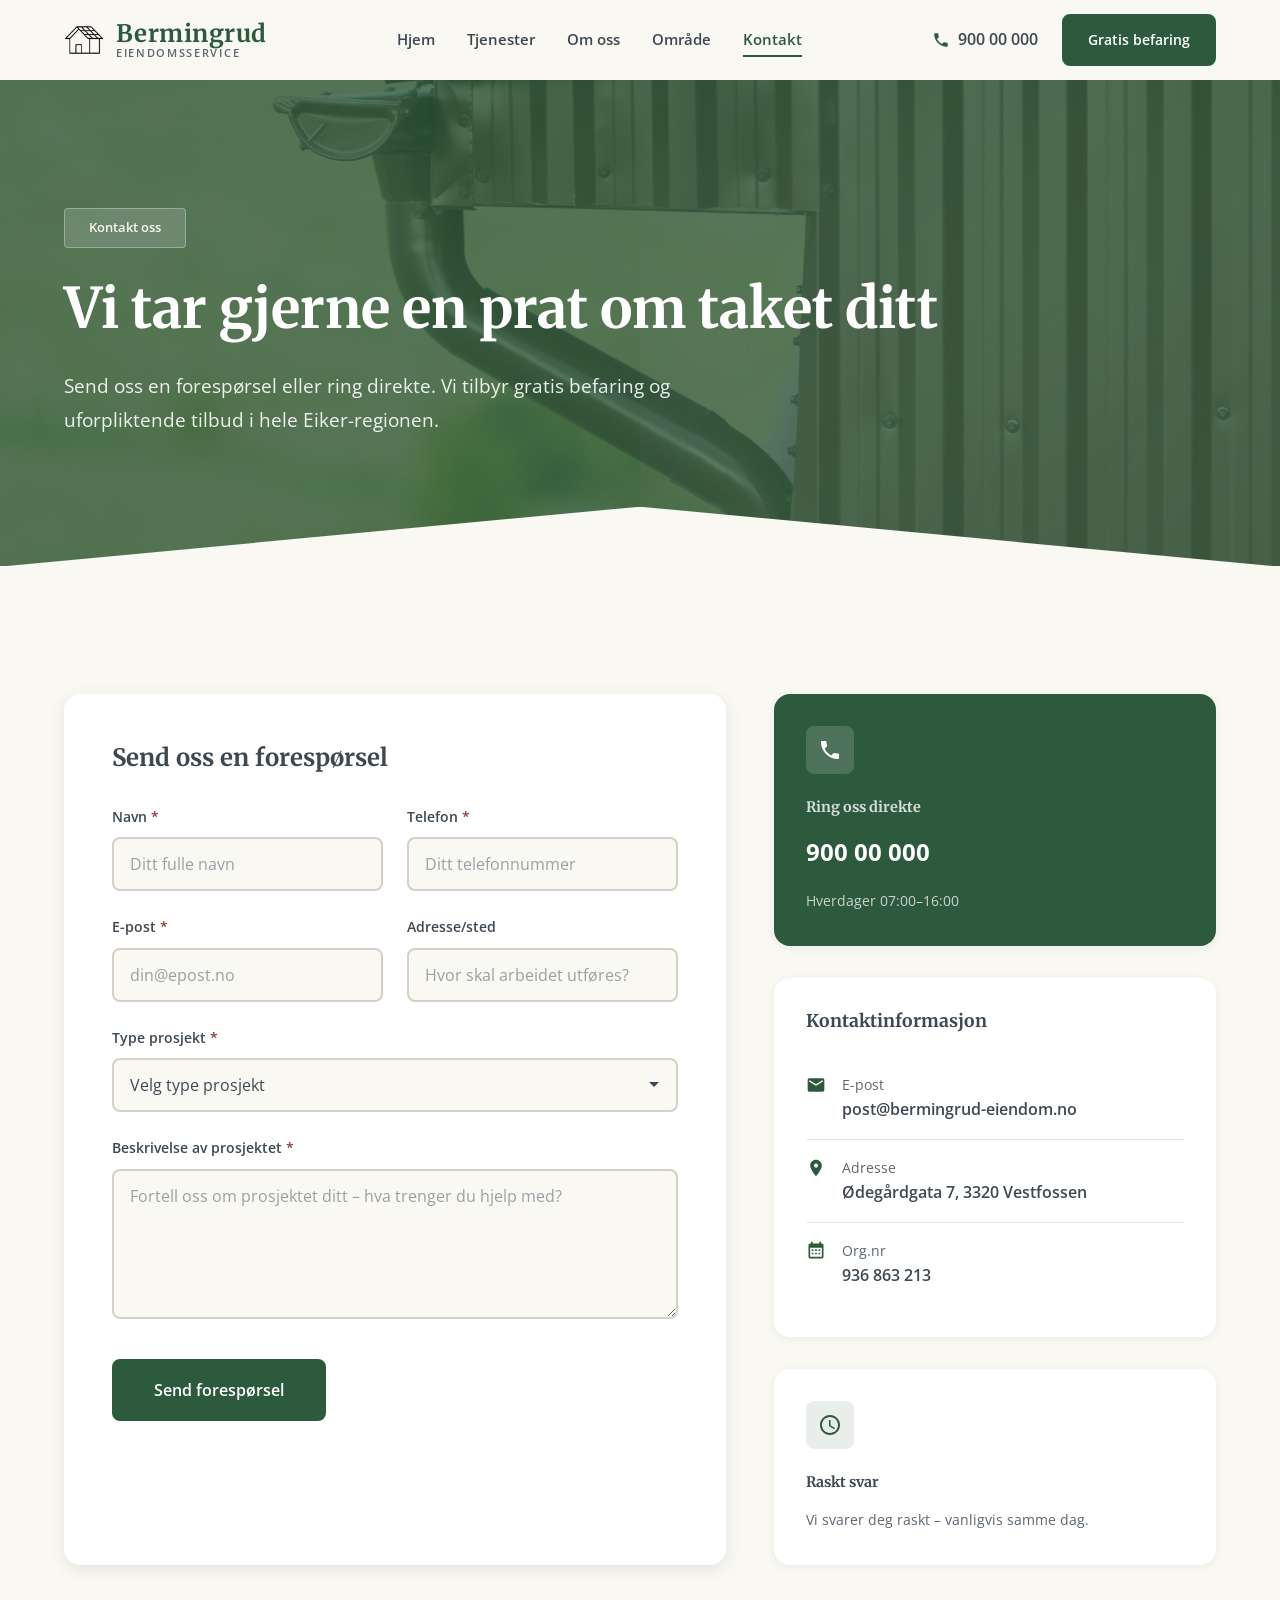
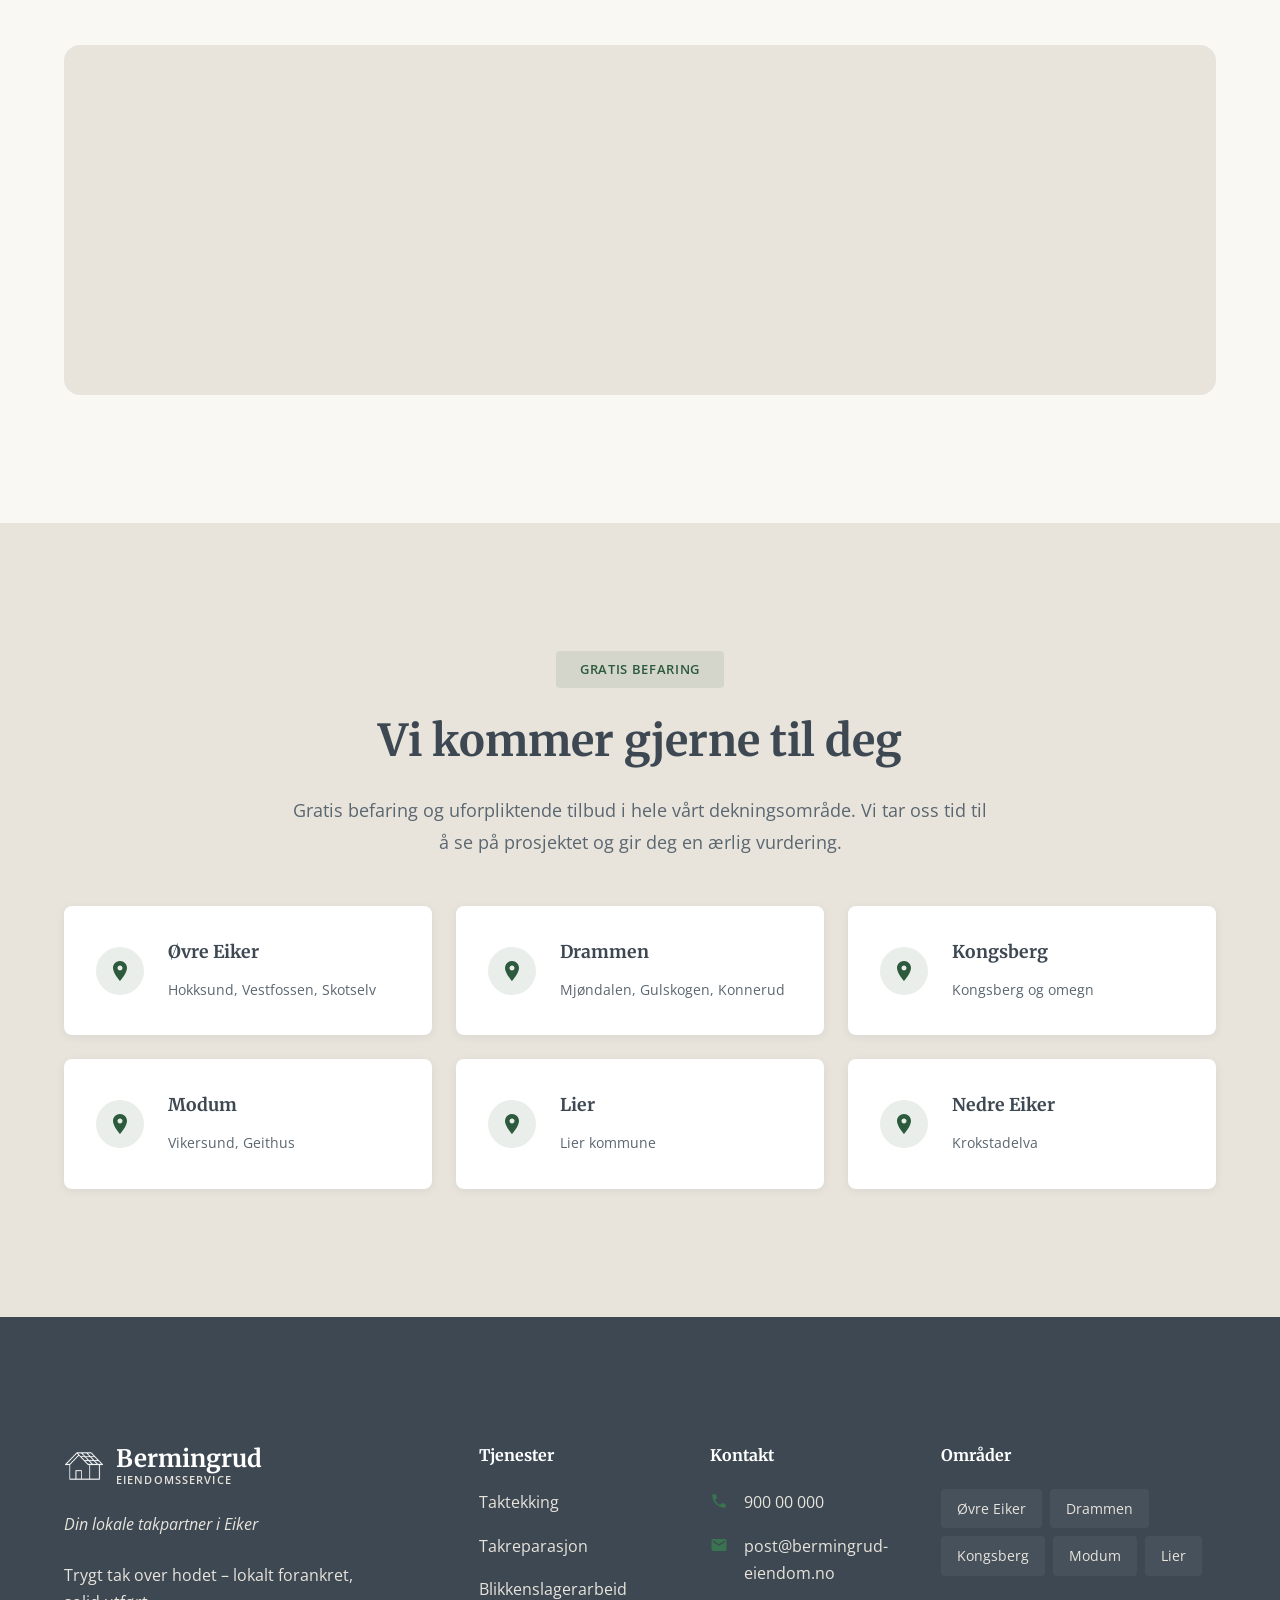
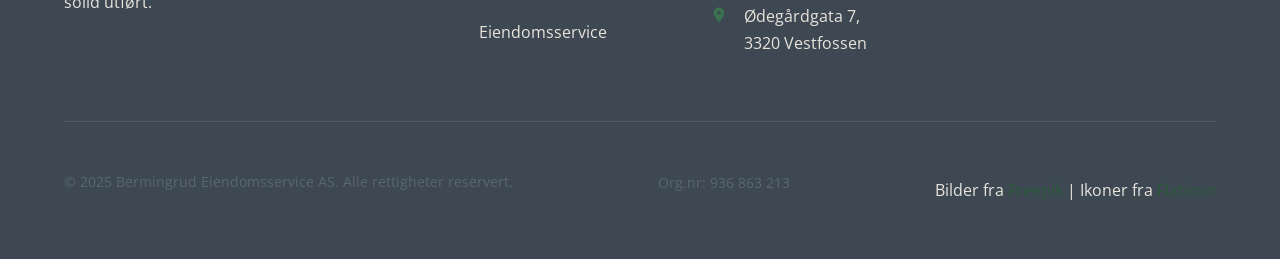
==== commit 982d27f3: "Update website content 🤖 Generated with [Claude Code](https://claude.com/claude-code)  Co-Authored-B" ====
--- a/kontakt.html
+++ b/kontakt.html
@@ -22,8 +22,11 @@
     <header class="header">
         <div class="header__inner">
             <a href="index.html" class="logo">
-                <span class="logo__main">Bermingrud</span>
-                <span class="logo__sub">Eiendomsservice</span>
+                <img src="icons/logo.png" alt="Bermingrud logo" class="logo__icon">
+                <div class="logo__text">
+                    <span class="logo__main">Bermingrud</span>
+                    <span class="logo__sub">Eiendomsservice</span>
+                </div>
             </a>
 
             <nav class="nav">
@@ -74,6 +77,9 @@
 
     <!-- Page Hero -->
     <section class="page-hero">
+        <div class="page-hero__background">
+            <img src="images/blikkenslager.jpg" alt="Kontakt oss">
+        </div>
         <div class="container">
             <div class="page-hero__content">
                 <span class="page-hero__badge fade-in">Kontakt oss</span>
@@ -299,8 +305,11 @@
             <div class="footer__grid">
                 <div class="footer__brand">
                     <div class="footer__logo">
-                        <span class="footer__logo-main">Bermingrud</span>
-                        <span class="footer__logo-sub">Eiendomsservice</span>
+                        <img src="icons/logo.png" alt="Bermingrud logo" class="footer__logo-icon">
+                        <div class="footer__logo-text">
+                            <span class="footer__logo-main">Bermingrud</span>
+                            <span class="footer__logo-sub">Eiendomsservice</span>
+                        </div>
                     </div>
                     <p class="footer__tagline">Din lokale takpartner i Eiker</p>
                     <p>Trygt tak over hodet – lokalt forankret, solid utført.</p>
@@ -349,6 +358,7 @@
             <div class="footer__bottom">
                 <p class="footer__copyright">&copy; 2025 Bermingrud Eiendomsservice AS. Alle rettigheter reservert.</p>
                 <p class="footer__org">Org.nr: 936 863 213</p>
+                <p class="footer__attribution">Bilder fra <a href="https://www.freepik.com" target="_blank" rel="noopener">Freepik</a> | Ikoner fra <a href="https://www.flaticon.com" target="_blank" rel="noopener">Flaticon</a></p>
             </div>
         </div>
     </footer>
--- a/css/style.css
+++ b/css/style.css
@@ -348,9 +348,22 @@
 /* Logo */
 .logo {
     display: flex;
-    flex-direction: column;
+    flex-direction: row;
+    align-items: center;
+    gap: 0.75rem;
     text-decoration: none;
     line-height: 1.1;
+}
+
+.logo__icon {
+    width: 40px;
+    height: 40px;
+    object-fit: contain;
+}
+
+.logo__text {
+    display: flex;
+    flex-direction: column;
 }
 
 .logo__main {
@@ -759,6 +772,26 @@
     overflow: hidden;
 }
 
+.page-hero__background {
+    position: absolute;
+    top: 0;
+    left: 0;
+    right: 0;
+    bottom: 0;
+}
+
+.page-hero__background img {
+    width: 100%;
+    height: 100%;
+    object-fit: cover;
+    opacity: 0.2;
+}
+
+.page-hero .container {
+    position: relative;
+    z-index: 2;
+}
+
 .page-hero::before {
     content: '';
     position: absolute;
@@ -936,6 +969,12 @@
     transition: all var(--transition-normal);
 }
 
+.service-card__icon img {
+    width: 32px;
+    height: 32px;
+    object-fit: contain;
+}
+
 .service-card:hover .service-card__icon {
     background-color: var(--color-forest);
 }
@@ -1025,6 +1064,13 @@
     width: 32px;
     height: 32px;
     fill: var(--color-white);
+}
+
+.feature-card__icon img {
+    width: 32px;
+    height: 32px;
+    object-fit: contain;
+    filter: brightness(0) invert(1);
 }
 
 .feature-card__title {
@@ -1817,9 +1863,23 @@
 
 .footer__logo {
     display: flex;
-    flex-direction: column;
+    flex-direction: row;
+    align-items: center;
+    gap: 0.75rem;
     margin-bottom: var(--spacing-md);
     line-height: 1.2;
+}
+
+.footer__logo-icon {
+    width: 40px;
+    height: 40px;
+    object-fit: contain;
+    filter: brightness(0) invert(1);
+}
+
+.footer__logo-text {
+    display: flex;
+    flex-direction: column;
 }
 
 .footer__logo-main {
